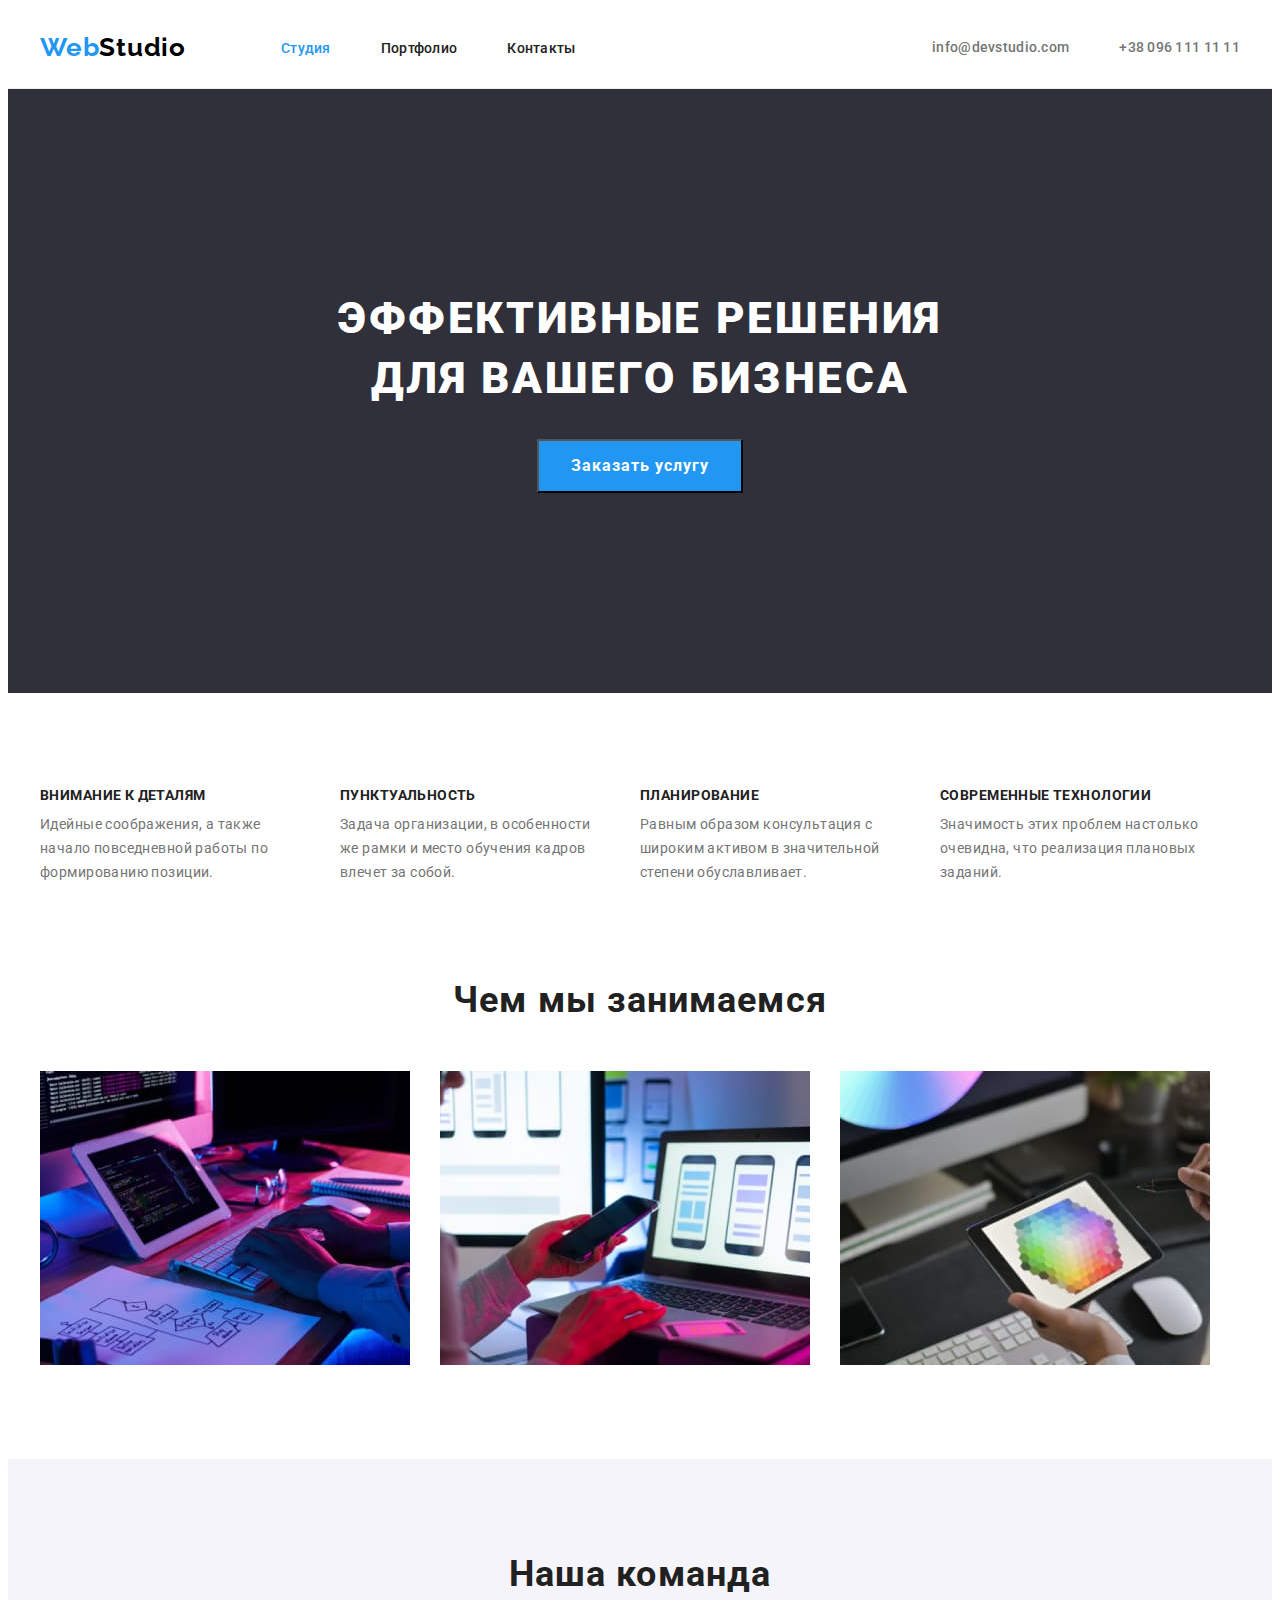
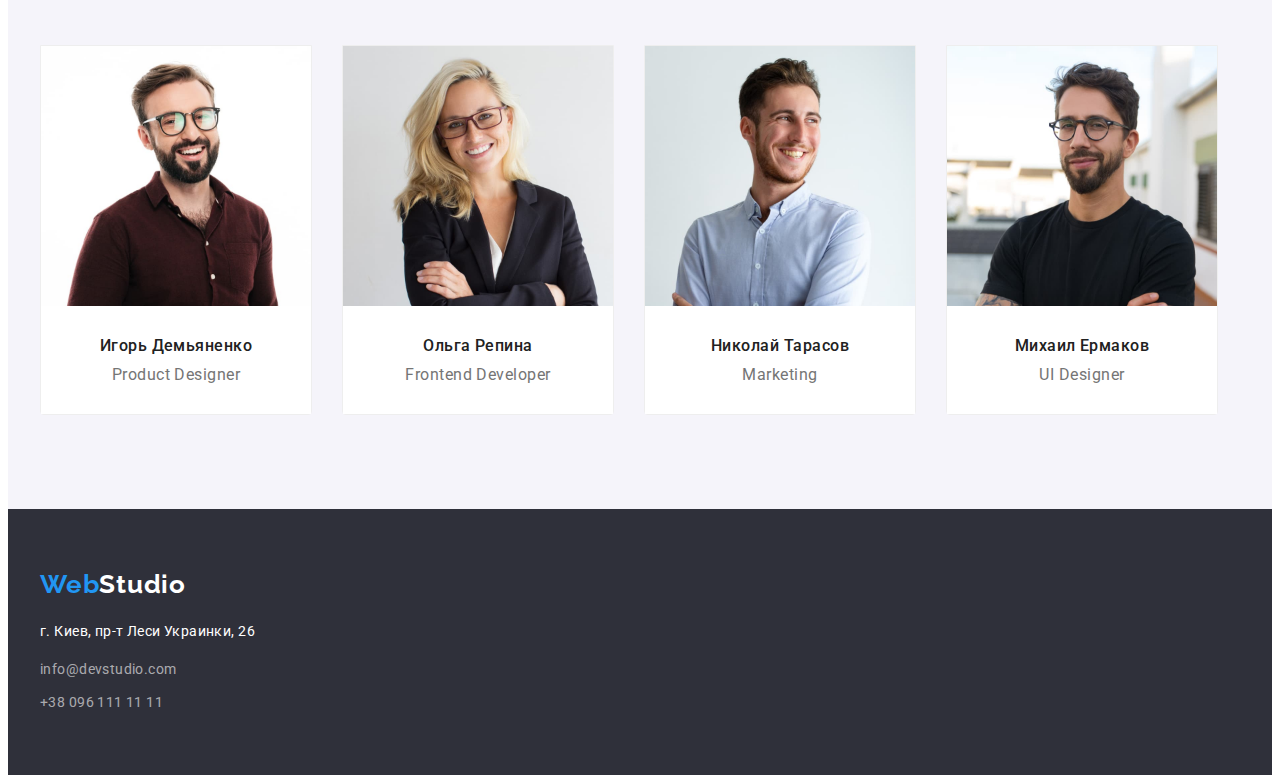
==== index.html @ 924f4a83 "init from hw3" ====
<!DOCTYPE html>
<html lang="ru">
  <head>
    <meta charset="UTF-8" />
    <meta http-equiv="X-UA-Compatible" content="IE=edge" />
    <meta name="viewport" content="width=device-width, initial-scale=1.0" />
    <link rel="preconnect" href="https://fonts.googleapis.com" />
    <link rel="preconnect" href="https://fonts.gstatic.com" crossorigin />
    <link
      href="https://fonts.googleapis.com/css2?family=Raleway:wght@700&family=Roboto:wght@400;500;700;900&display=swap"
      rel="stylesheet"
    />
    <link
      rel="stylesheet"
      href="https://cdnjs.cloudflare.com/ajax/libs/modern-normalize/1.1.0/modern-normalize.min.css"
      integrity="sha512-wpPYUAdjBVSE4KJnH1VR1HeZfpl1ub8YT/NKx4PuQ5NmX2tKuGu6U/JRp5y+Y8XG2tV+wKQpNHVUX03MfMFn9Q=="
      crossorigin="anonymous"
      referrerpolicy="no-referrer"
    />

    <link rel="stylesheet" href="./css/styles.css" />
    <title>Работа 3</title>
  </head>

  <body>
    <header class="header">
      <div class="container header-nav">
        <a href="" class="webstudio-header"><span class="webstudio-accent">Web</span>Studio</a>
        <ul class="site-nav list">
          <li class="item"><a href="" class="link current">Студия</a></li>
          <li class="item"><a href="./portfolio.html" class="link">Портфолио</a></li>
          <li class="item"><a href="" class="link">Контакты</a></li>
        </ul>
        <div class="auth-nav">
          <a class="auth-tel" href="mailto:info@devstudio.com">info@devstudio.com</a>
          <a class="auth-tel" href="tel:+380961111111">+38 096 111 11 11</a>
        </div>
      </div>
    </header>

    <main>
      <!-- Герой -->
      <section class="hero">
        <div class="container">
          <h1 class="hero-title">Эффективные решения<br />для вашего бизнеса</h1>
          <button type="button" class="hero-btn">Заказать услугу</button>
        </div>
      </section>

      <!-- Особенности -->
      <section class="section">
        <div class="container">
          <h2 class="visually-hidden">Особенности</h2>
          <!-- Невидимый заголовок -->
          <ul class="feature-list list">
            <li class="item">
              <h3 class="title">Внимание к деталям</h3>
              <p class="text">Идейные соображения, а также начало повседневной работы по формированию позиции.</p>
            </li>
            <li class="item">
              <h3 class="title">Пунктуальность</h3>
              <p class="text">Задача организации, в особенности же рамки и место обучения кадров влечет за собой.</p>
            </li>
            <li class="item">
              <h3 class="title">Планирование</h3>
              <p class="text">Равным образом консультация с широким активом в значительной степени обуславливает.</p>
            </li>
            <li class="item">
              <h3 class="title">Современные технологии</h3>
              <p class="text">Значимость этих проблем настолько очевидна, что реализация плановых заданий.</p>
            </li>
          </ul>
        </div>
      </section>

      <!-- Чем мы занимаемся -->
      <section class="section section-padding-bottom">
        <div class="container">
          <h2 class="section-title">Чем мы занимаемся</h2>
          <ul class="work-list list">
            <li class="item">
              <img src="./images/img1.jpg" width="370" alt="Занятие 1" />
            </li>
            <li class="item">
              <img src="./images/img2.jpg" width="370" alt="Занятие 2" />
            </li>
            <li class="item">
              <img src="./images/img3.jpg" width="370" alt="Занятие 3" />
            </li>
          </ul>
        </div>
      </section>

      <!-- Наша команда -->
      <section class="section team-add">
        <div class="container">
          <h2 class="section-title">Наша команда</h2>
          <ul class="team-list list">
            <li class="item">
              <img src="./images/img4.jpg" width="270" alt="Игорь Демьяненко" />
              <div class="team">
                <h3 class="title">Игорь Демьяненко</h3>
                <p class="text" lang="en">Product Designer</p>
              </div>
            </li>
            <li class="item">
              <img src="./images/img5.jpg" width="270" alt="Ольга Репина" />
              <div class="team">
                <h3 class="title">Ольга Репина</h3>
                <p class="text" lang="en">Frontend Developer</p>
              </div>
            </li>
            <li class="item">
              <img src="./images/img6.jpg" width="270" alt="Николай Тарасов" />
              <div class="team">
                <h3 class="title">Николай Тарасов</h3>
                <p class="text" lang="en">Marketing</p>
              </div>
            </li>
            <li class="item">
              <img src="./images/img7.jpg" width="270" alt="Михаил Ермаков" />
              <div class="team">
                <h3 class="title">Михаил Ермаков</h3>
                <p class="text" lang="en">UI Designer</p>
              </div>
            </li>
          </ul>
        </div>
      </section>
    </main>

    <footer class="footer">
      <div class="container">
        <a href="" class="webstudio-footer link"><span class="webstudio-accent">Web</span>Studio</a>
        <address>
          <p class="footer-address">г. Киев, пр-т Леси Украинки, 26</p>
          <a class="footer-tel" href="mailto:info@devstudio.com">info@devstudio.com</a>
          <a class="footer-tel" href="tel:+380961111111">+38 096 111 11 11</a>
        </address>
      </div>
    </footer>
  </body>
</html>
---- css/styles.css ----
:root {
  --main-color: #757575;
  --main-bg-color: #ffffff;
  --webstudio-header-color: #000000;
  --webstudio-footer-color: #ffffff;
  --accent-color: #2196f3;
  --title-color: #212121;
  --dark-bg-color: #2f303a;
  --hero-title-color: #ffffff;
  --btn-text-color: #ffffff;
  --btn-bg-color: #f5f4fa;
  --feature-title-color: #212121;
  --team-bg-color: #f5f4fa;
  --team-card-color: #ffffff;
  --footer-addr-color: #ffffff;
  --footer-tel-color: rgba(255, 255, 255, 0.6);
  --border-color: #eeeeee;
}

.visually-hidden {
  position: absolute;
  white-space: nowrap;
  width: 1px;
  height: 1px;
  overflow: hidden;
  border: 0;
  padding: 0;
  clip: rect(0 0 0 0);
  clip-path: inset(50%);
  margin: -1px;
}

body {
  font-family: 'Roboto', Tahoma, sans-serif;

  /* letter-spacing: -0.015em;
  font-size: 18px;
  line-height: 1.67; */

  /* Основной цвет - цвет абзацев */
  color: var(--main-color);
  /* Основной фон страницы */
  background-color: var(--main-bg-color);
}

/* Утилиты */

/* Убираем точки и паддинги у списков */
.list {
  padding: 0;
  margin: 0;
  list-style: none;
}

/* Контейнер */
.container {
  margin-left: auto;
  margin-right: auto;
  width: 1200px;
  padding-left: 15px;
  padding-right: 15px;
  /* outline: 2px solid tomato; */
}

img {
  display: block;
  max-width: 100%;
  height: auto;
}

/* ---------------------HEADER--------------------- */

.webstudio-header {
  padding-top: 24px;
  padding-bottom: 25px;

  font-family: 'Raleway', Tahoma, sans-serif;
  font-weight: 700;
  font-size: 26px;
  line-height: 1.19;
  letter-spacing: 0.03em;

  color: var(--webstudio-header-color);

  text-decoration: none;
}

.webstudio-accent {
  color: var(--accent-color);
}

.header {
  border-bottom: 1px solid var(--border-color);
}
.header-nav {
  display: flex;
  align-items: center;
}

.site-nav {
  display: flex;
  margin-left: 95px;
}

.site-nav .item + .item {
  margin-left: 50px;
}

.site-nav .link {
  padding-top: 32px;
  padding-bottom: 32px;

  font-weight: 500;
  font-size: 14px;
  line-height: 1.14;
  letter-spacing: 0.02em;

  color: var(--title-color);

  text-decoration: none;
}

.site-nav .link:hover,
.site-nav .link:focus {
  color: var(--accent-color);
}

.site-nav .link.current {
  color: var(--accent-color);
}

.auth-nav {
  display: flex;
  margin-left: auto;
}

.auth-nav .auth-tel + .auth-tel {
  margin-left: 50px;
}

.auth-tel {
  padding-top: 32px;
  padding-bottom: 32px;

  font-weight: 500;
  font-size: 14px;
  line-height: 1.14;
  letter-spacing: 0.02em;

  color: inherit;

  text-decoration: none;
}

.auth-tel:hover,
.auth-tel:focus {
  color: var(--accent-color);
}

/* ---------------------HERO--------------------- */

.hero {
  padding-top: 200px;
  padding-bottom: 200px;
  text-align: center;

  background-color: var(--dark-bg-color);
}

.hero-title {
  margin-top: 0;
  margin-bottom: 30px;

  font-weight: 900;
  font-size: 44px;
  line-height: 1.36;
  letter-spacing: 0.06em;
  text-transform: uppercase;

  color: var(--hero-title-color);
}

.hero-btn {
  display: inline-block;
  padding: 10px 32px;
  min-width: 200px;

  font-family: inherit;
  font-weight: 700;
  font-size: 16px;
  line-height: 1.88;
  letter-spacing: 0.06em;

  color: var(--btn-text-color);
  background-color: var(--accent-color);

  cursor: pointer;
}

/* ---------------------SECTION--------------------- */

.section {
  padding-top: 94px;
}

.section-padding-bottom {
  padding-bottom: 94px;
}

.section-title {
  margin-top: 0;
  margin-bottom: 50px;

  font-size: 36px;
  line-height: 1.17;
  text-align: center;
  letter-spacing: 0.03em;
  color: var(--title-color);
}

/* ---------------------FEATURE--------------------- */

.feature-list {
  display: flex;
  flex-wrap: wrap;
}

.feature-list .item {
  width: 270px;
}

.feature-list .item + .item {
  margin-left: 30px;
}

.feature-list .title {
  margin-top: 0px;
  margin-bottom: 10px;

  font-size: 14px;
  line-height: 16px;
  letter-spacing: 0.03em;
  text-transform: uppercase;
  color: var(--title-color);
}

.feature-list .text {
  margin-top: 0;
  margin-bottom: 0;

  font-size: 14px;
  line-height: 1.71;
  letter-spacing: 0.03em;
}

/* ---------------------WORK--------------------- */

.work-list {
  display: flex;
  flex-wrap: wrap;
}

.work-list .item {
  width: 370px;
}

.work-list .item + .item {
  margin-left: 30px;
}

/* ---------------------TEAM--------------------- */

.team-list {
  display: flex;
  flex-wrap: wrap;
}

.team-list .item {
  width: 270px;

  border-radius: 0px 0px 4px 4px;
  border: 1px solid var(--border-color);
}

.team-list .item + .item {
  margin-left: 30px;
}

.team {
  padding-top: 30px;
  padding-bottom: 30px;
  margin-top: 0px;

  background-color: var(--team-card-color);
}

.team-add {
  padding-bottom: 94px;
  background-color: var(--team-bg-color);
}

.team-list .title {
  margin-top: 0;
  margin-bottom: 10px;

  font-weight: 500;
  font-size: 16px;
  line-height: 1.19;
  text-align: center;
  letter-spacing: 0.03em;
  color: var(--title-color);
}

.team-list .text {
  margin: 0;
  font-size: 16px;
  line-height: 1.19;
  text-align: center;
  letter-spacing: 0.03em;
}

/* ---------------------FOOTER--------------------- */

.footer {
  display: block;

  padding-top: 60px;
  padding-bottom: 60px;
  margin: 0;

  background-color: var(--dark-bg-color);
}

.webstudio-footer {
  font-family: 'Raleway', Tahoma, sans-serif;
  font-weight: 700;
  font-size: 26px;
  line-height: 1.19;
  letter-spacing: 0.03em;
  color: var(--webstudio-footer-color);
  text-decoration: none;
}

.footer-address {
  margin-top: 20px;

  font-size: 14px;
  line-height: 1.71;
  letter-spacing: 0.03em;
  font-style: normal;
  color: var(--footer-addr-color);
}

.footer-tel {
  margin-top: 9px;

  display: block;
  font-size: 14px;
  line-height: 1.71;
  letter-spacing: 0.03em;
  font-style: normal;
  color: var(--footer-tel-color);

  text-decoration: none;
}

.footer-tel:hover,
.footer-tel:focus {
  color: var(--accent-color);
}

/* ---------------------PORTFOLIO--------------------- */

.filters {
  display: flex;
  flex-wrap: wrap;
  justify-content: center;
  margin-bottom: 50px;
}

.filters .item + .item {
  margin-left: 8px;
}

.filters .btn {
  padding: 6px 22px;
  border-radius: 4px;
  min-width: 73px;
  font-family: inherit;
  font-weight: 500;
  font-size: 16px;
  line-height: 1.62;
  text-align: center;
  letter-spacing: 0.03em;
  cursor: pointer;
  color: var(--title-color);
  background-color: var(--btn-bg-color);
}

.filters .btn:hover,
.filters .btn:focus,
.filters .btn.current {
  color: var(--btn-text-color);
  background-color: var(--accent-color);
}

.projects {
  display: flex;
  flex-wrap: wrap;

  margin: 0 0 94px 0;
}

.projects .item {
  width: calc((100% - 60px) / 3);

  margin: 0;

  border: 1px solid var(--border-color);
}

.projects .item:not(:nth-child(3n)) {
  margin-right: 30px;
}

.projects .item:not(:nth-last-child(-n + 3)) {
  margin-bottom: 30px;
}

.project-data {
  padding: 20px 24px;
}

.project-data .title {
  margin: 0;
  font-size: 18px;
  line-height: 2;
  letter-spacing: 0.06em;
  color: var(--title-color);
}

.project-data .text {
  margin: 4px 0 0 0;

  font-size: 16px;
  line-height: 1.88;
  letter-spacing: 0.03em;
}
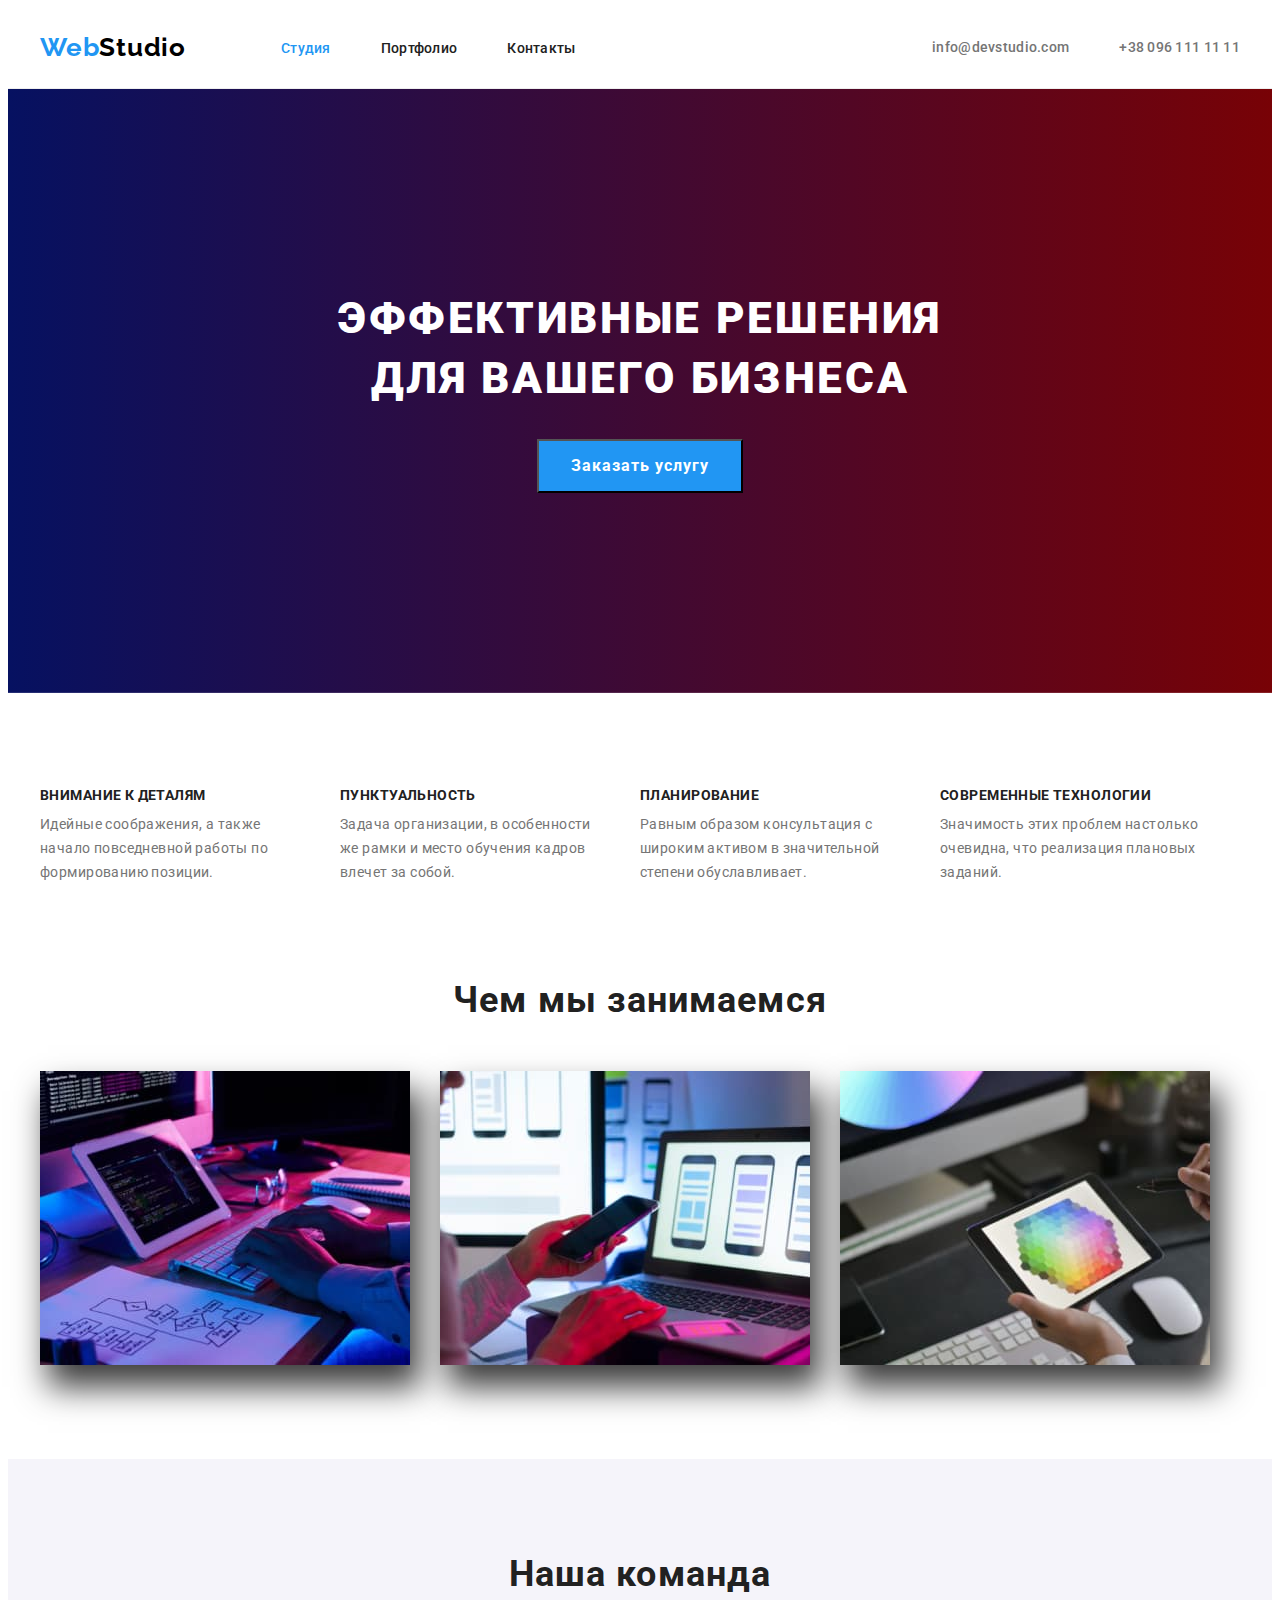
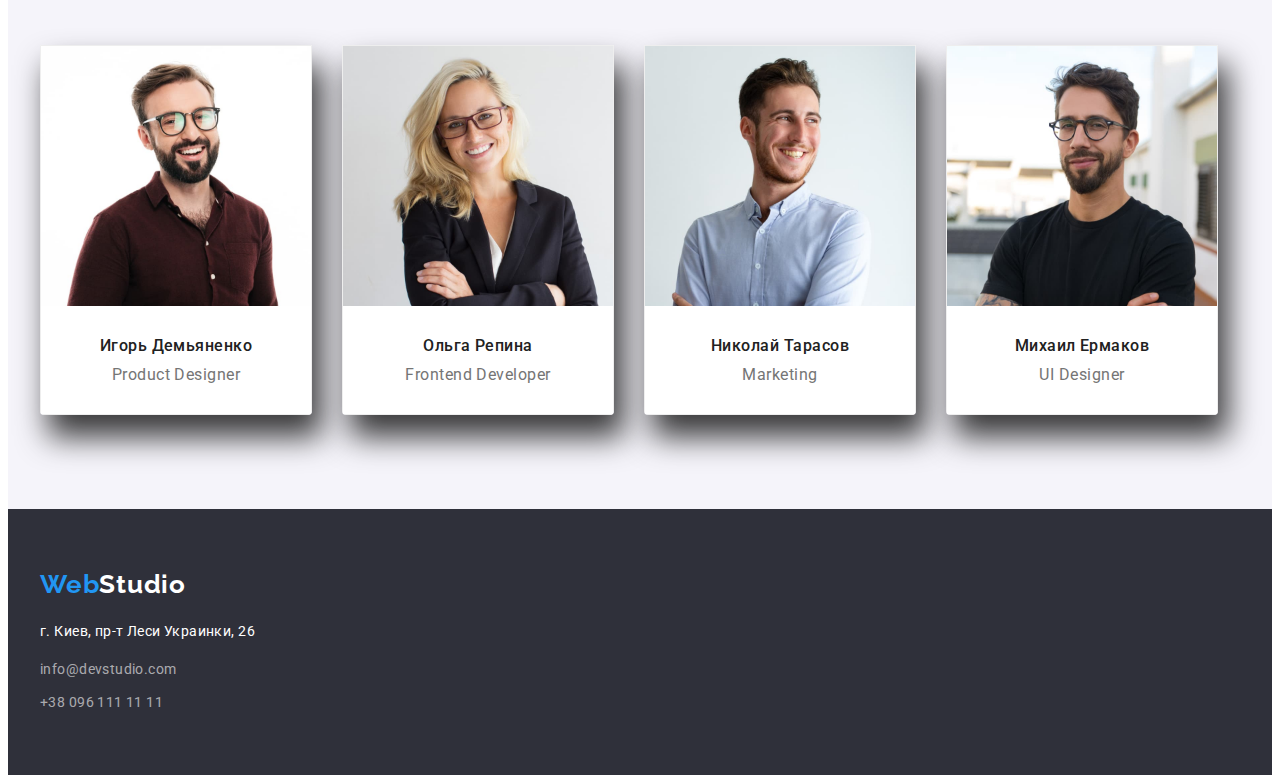
==== commit af2d344c: "test background" ====
--- a/index.html
+++ b/index.html
@@ -19,7 +19,7 @@
     />
 
     <link rel="stylesheet" href="./css/styles.css" />
-    <title>Работа 3</title>
+    <title>Работа 4</title>
   </head>
 
   <body>
--- a/css/styles.css
+++ b/css/styles.css
@@ -164,7 +164,35 @@
   padding-bottom: 200px;
   text-align: center;
 
-  background-color: var(--dark-bg-color);
+background: #780206;  /* fallback for old browsers */
+background: -webkit-linear-gradient(to right, #061161, #780206);  /* Chrome 10-25, Safari 5.1-6 */
+background: linear-gradient(to right, #061161, #780206); /* W3C, IE 10+/ Edge, Firefox 16+, Chrome 26+, Opera 12+, Safari 7+ */
+
+    /* background-image: repeating-linear-gradient(
+    -45deg,
+    #606dbc,
+    #606dbc 10px,
+    #465298 10px,
+    #465298 20px
+  ); */
+  /* background-color: var(--dark-bg-color);
+  background-image: url('https://cdn.pixabay.com/photo/2017/08/30/01/05/milky-way-2695569_1280.jpg');
+  /* url('https://cdn.pixabay.com/photo/2020/10/07/10/51/mountains-5634817_1280.jpg'); */
+  background-position: left top;
+  background-size: cover;
+  background-position: center;
+  background-repeat: no-repeat;
+  background-attachment: scroll; */
+
+  /* background-image: url('https://cdn-icons-png.flaticon.com/512/361/361678.png'),
+    url('https://cdn-icons-png.flaticon.com/512/4206/4206277.png'),
+    url('https://cdn-icons-png.flaticon.com/512/814/814513.png'),
+    url('https://tlgrm.ru/_/stickers/e3a/876/e3a87689-707f-3495-b94a-8ee96e2538e5/39.webp'),
+    url('https://cdn.pixabay.com/photo/2017/08/30/01/05/milky-way-2695569_1280.jpg');
+
+  background-size: 80px, 100px, 150px, 130px, cover;
+  background-repeat: no-repeat;
+  background-position: top 120px right 130px, top 270px left 130px, center, 100px 60px, center; */
 }
 
 .hero-title {
@@ -262,6 +290,10 @@
 
 .work-list .item {
   width: 370px;
+
+box-shadow: 9px 21px 31px 1px rgba(0,0,0,0.77);
+-webkit-box-shadow: 9px 21px 31px 1px rgba(0,0,0,0.77);
+-moz-box-shadow: 9px 21px 31px 1px rgba(0,0,0,0.77);
 }
 
 .work-list .item + .item {
@@ -280,6 +312,10 @@
 
   border-radius: 0px 0px 4px 4px;
   border: 1px solid var(--border-color);
+
+  box-shadow: 9px 21px 31px 1px rgba(0,0,0,0.77);
+-webkit-box-shadow: 9px 21px 31px 1px rgba(0,0,0,0.77);
+-moz-box-shadow: 9px 21px 31px 1px rgba(0,0,0,0.77);
 }
 
 .team-list .item + .item {
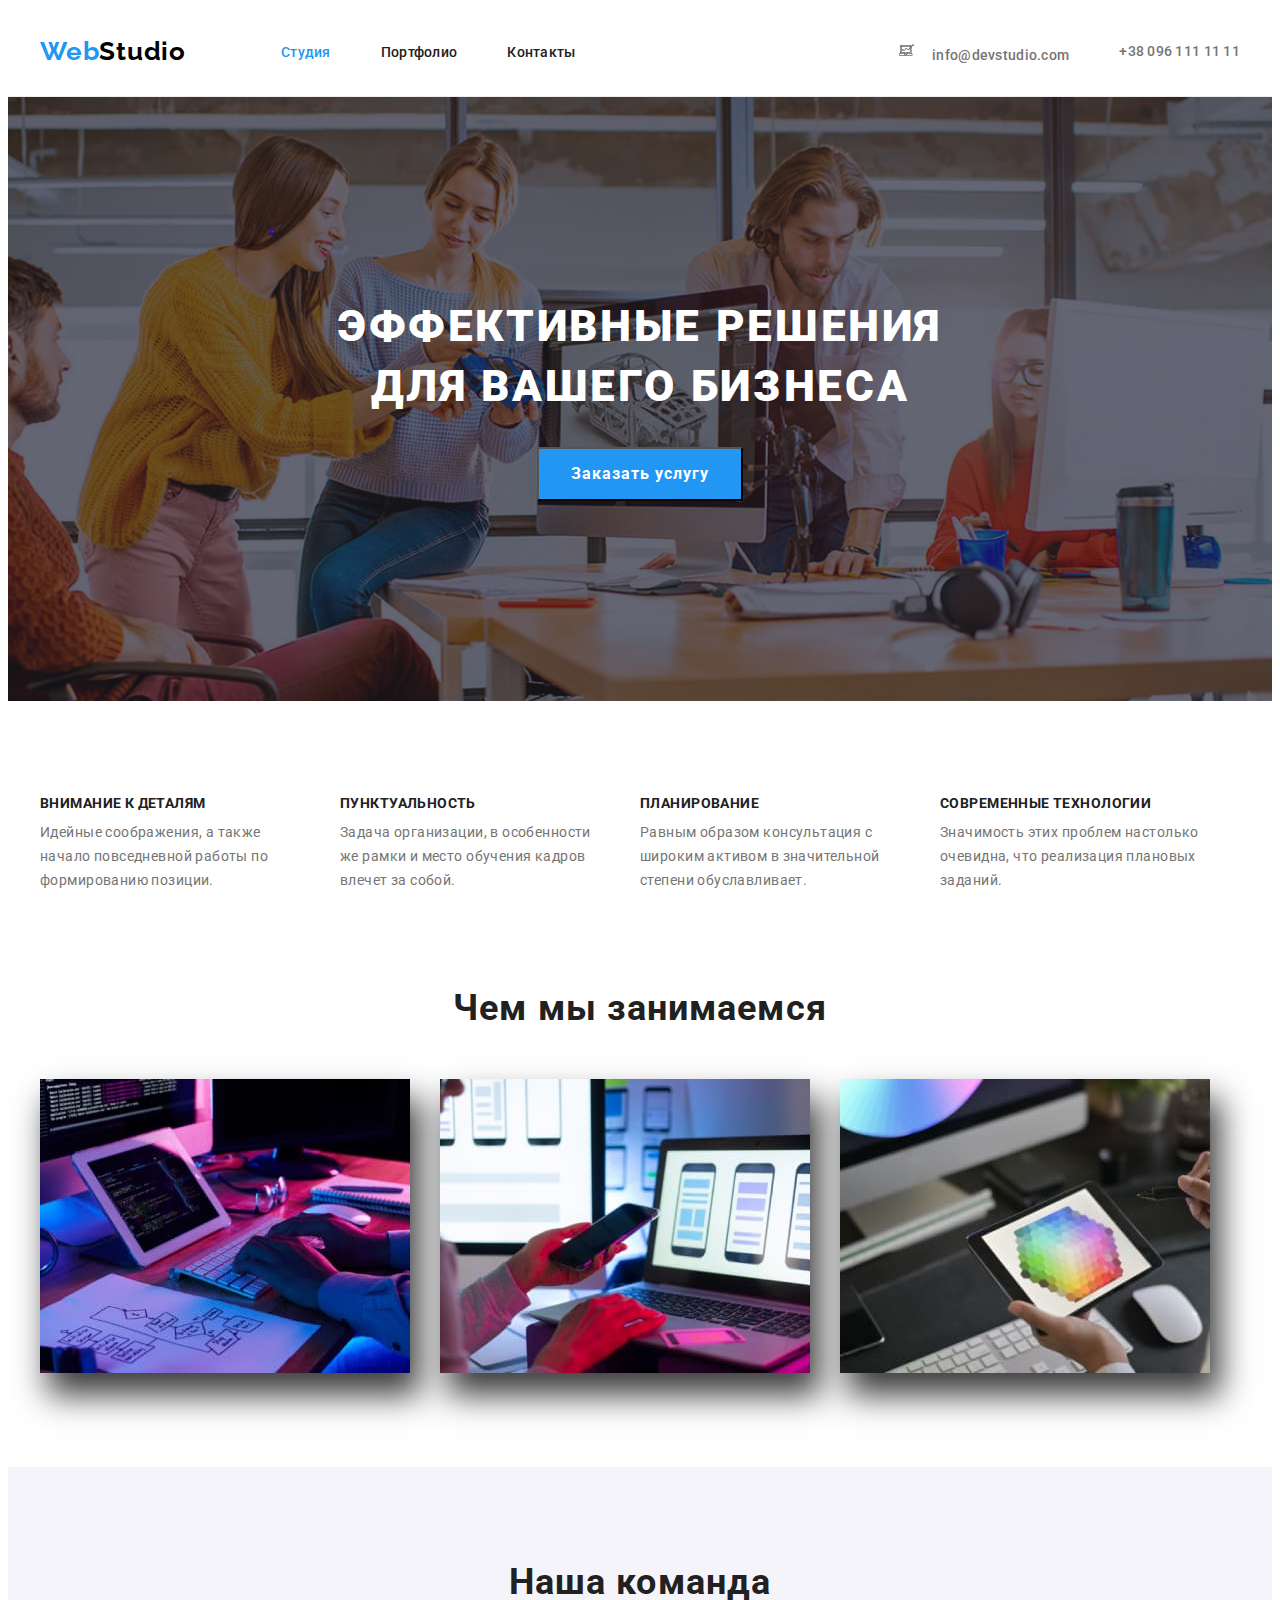
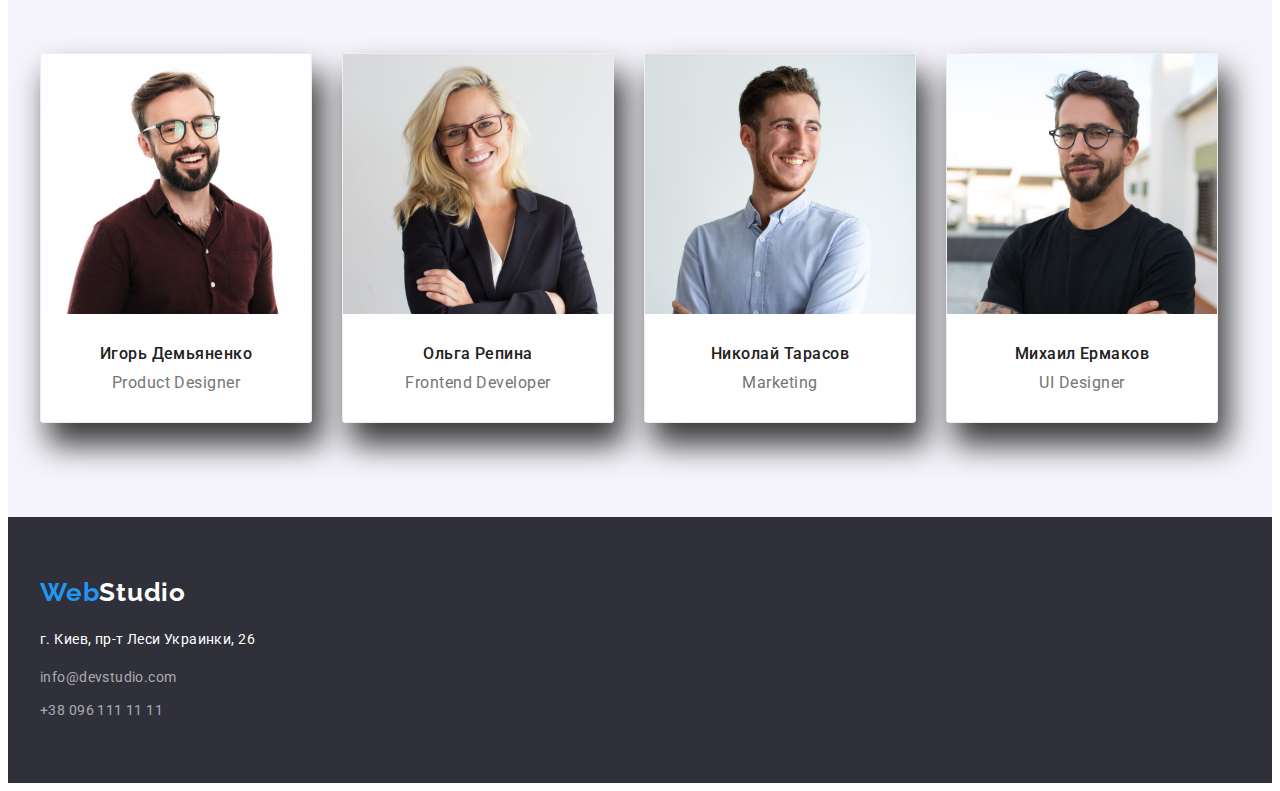
==== commit bd030b58: "temporary" ====
--- a/index.html
+++ b/index.html
@@ -32,7 +32,12 @@
           <li class="item"><a href="" class="link">Контакты</a></li>
         </ul>
         <div class="auth-nav">
-          <a class="auth-tel" href="mailto:info@devstudio.com">info@devstudio.com</a>
+          <a class="auth-tel" href="mailto:info@devstudio.com">
+            <svg class="ico-tel">
+              <use href="./images/icons.svg#icon-envelope"></use>
+            </svg>
+            info@devstudio.com
+          </a>
           <a class="auth-tel" href="tel:+380961111111">+38 096 111 11 11</a>
         </div>
       </div>
--- a/css/styles.css
+++ b/css/styles.css
@@ -7,6 +7,7 @@
   --title-color: #212121;
   --dark-bg-color: #2f303a;
   --hero-title-color: #ffffff;
+  --hero-bg-color: rgba(47, 48, 58, 0.4);
   --btn-text-color: #ffffff;
   --btn-bg-color: #f5f4fa;
   --feature-title-color: #212121;
@@ -15,6 +16,7 @@
   --footer-addr-color: #ffffff;
   --footer-tel-color: rgba(255, 255, 255, 0.6);
   --border-color: #eeeeee;
+  --logo-color: #AFB1B8;
 }
 
 .visually-hidden {
@@ -33,10 +35,6 @@
 body {
   font-family: 'Roboto', Tahoma, sans-serif;
 
-  /* letter-spacing: -0.015em;
-  font-size: 18px;
-  line-height: 1.67; */
-
   /* Основной цвет - цвет абзацев */
   color: var(--main-color);
   /* Основной фон страницы */
@@ -132,6 +130,8 @@
 .auth-nav {
   display: flex;
   margin-left: auto;
+  fill: var(--main-color);
+  align-items:center;
 }
 
 .auth-nav .auth-tel + .auth-tel {
@@ -157,42 +157,27 @@
   color: var(--accent-color);
 }
 
+.ico-tel {
+  width: 20px;
+  height: 20px;
+  margin-right: 10px;
+  order:1;
+}
 /* ---------------------HERO--------------------- */
 
 .hero {
   padding-top: 200px;
   padding-bottom: 200px;
+  margin: 0 auto;
   text-align: center;
 
-background: #780206;  /* fallback for old browsers */
-background: -webkit-linear-gradient(to right, #061161, #780206);  /* Chrome 10-25, Safari 5.1-6 */
-background: linear-gradient(to right, #061161, #780206); /* W3C, IE 10+/ Edge, Firefox 16+, Chrome 26+, Opera 12+, Safari 7+ */
-
-    /* background-image: repeating-linear-gradient(
-    -45deg,
-    #606dbc,
-    #606dbc 10px,
-    #465298 10px,
-    #465298 20px
-  ); */
-  /* background-color: var(--dark-bg-color);
-  background-image: url('https://cdn.pixabay.com/photo/2017/08/30/01/05/milky-way-2695569_1280.jpg');
-  /* url('https://cdn.pixabay.com/photo/2020/10/07/10/51/mountains-5634817_1280.jpg'); */
-  background-position: left top;
+  background-color: var(--dark-bg-color);
+  background-image: linear-gradient(var(--hero-bg-color), var(--hero-bg-color)), url(../images/hero-bg.jpg);
+
   background-size: cover;
   background-position: center;
   background-repeat: no-repeat;
-  background-attachment: scroll; */
-
-  /* background-image: url('https://cdn-icons-png.flaticon.com/512/361/361678.png'),
-    url('https://cdn-icons-png.flaticon.com/512/4206/4206277.png'),
-    url('https://cdn-icons-png.flaticon.com/512/814/814513.png'),
-    url('https://tlgrm.ru/_/stickers/e3a/876/e3a87689-707f-3495-b94a-8ee96e2538e5/39.webp'),
-    url('https://cdn.pixabay.com/photo/2017/08/30/01/05/milky-way-2695569_1280.jpg');
-
-  background-size: 80px, 100px, 150px, 130px, cover;
-  background-repeat: no-repeat;
-  background-position: top 120px right 130px, top 270px left 130px, center, 100px 60px, center; */
+  max-width: 1600px;
 }
 
 .hero-title {
@@ -291,9 +276,9 @@
 .work-list .item {
   width: 370px;
 
-box-shadow: 9px 21px 31px 1px rgba(0,0,0,0.77);
--webkit-box-shadow: 9px 21px 31px 1px rgba(0,0,0,0.77);
--moz-box-shadow: 9px 21px 31px 1px rgba(0,0,0,0.77);
+  box-shadow: 9px 21px 31px 1px rgba(0, 0, 0, 0.77);
+  -webkit-box-shadow: 9px 21px 31px 1px rgba(0, 0, 0, 0.77);
+  -moz-box-shadow: 9px 21px 31px 1px rgba(0, 0, 0, 0.77);
 }
 
 .work-list .item + .item {
@@ -313,9 +298,9 @@
   border-radius: 0px 0px 4px 4px;
   border: 1px solid var(--border-color);
 
-  box-shadow: 9px 21px 31px 1px rgba(0,0,0,0.77);
--webkit-box-shadow: 9px 21px 31px 1px rgba(0,0,0,0.77);
--moz-box-shadow: 9px 21px 31px 1px rgba(0,0,0,0.77);
+  box-shadow: 9px 21px 31px 1px rgba(0, 0, 0, 0.77);
+  -webkit-box-shadow: 9px 21px 31px 1px rgba(0, 0, 0, 0.77);
+  -moz-box-shadow: 9px 21px 31px 1px rgba(0, 0, 0, 0.77);
 }
 
 .team-list .item + .item {
@@ -362,7 +347,7 @@
 
   padding-top: 60px;
   padding-bottom: 60px;
-  margin: 0;
+  margin: 0 auto;
 
   background-color: var(--dark-bg-color);
 }
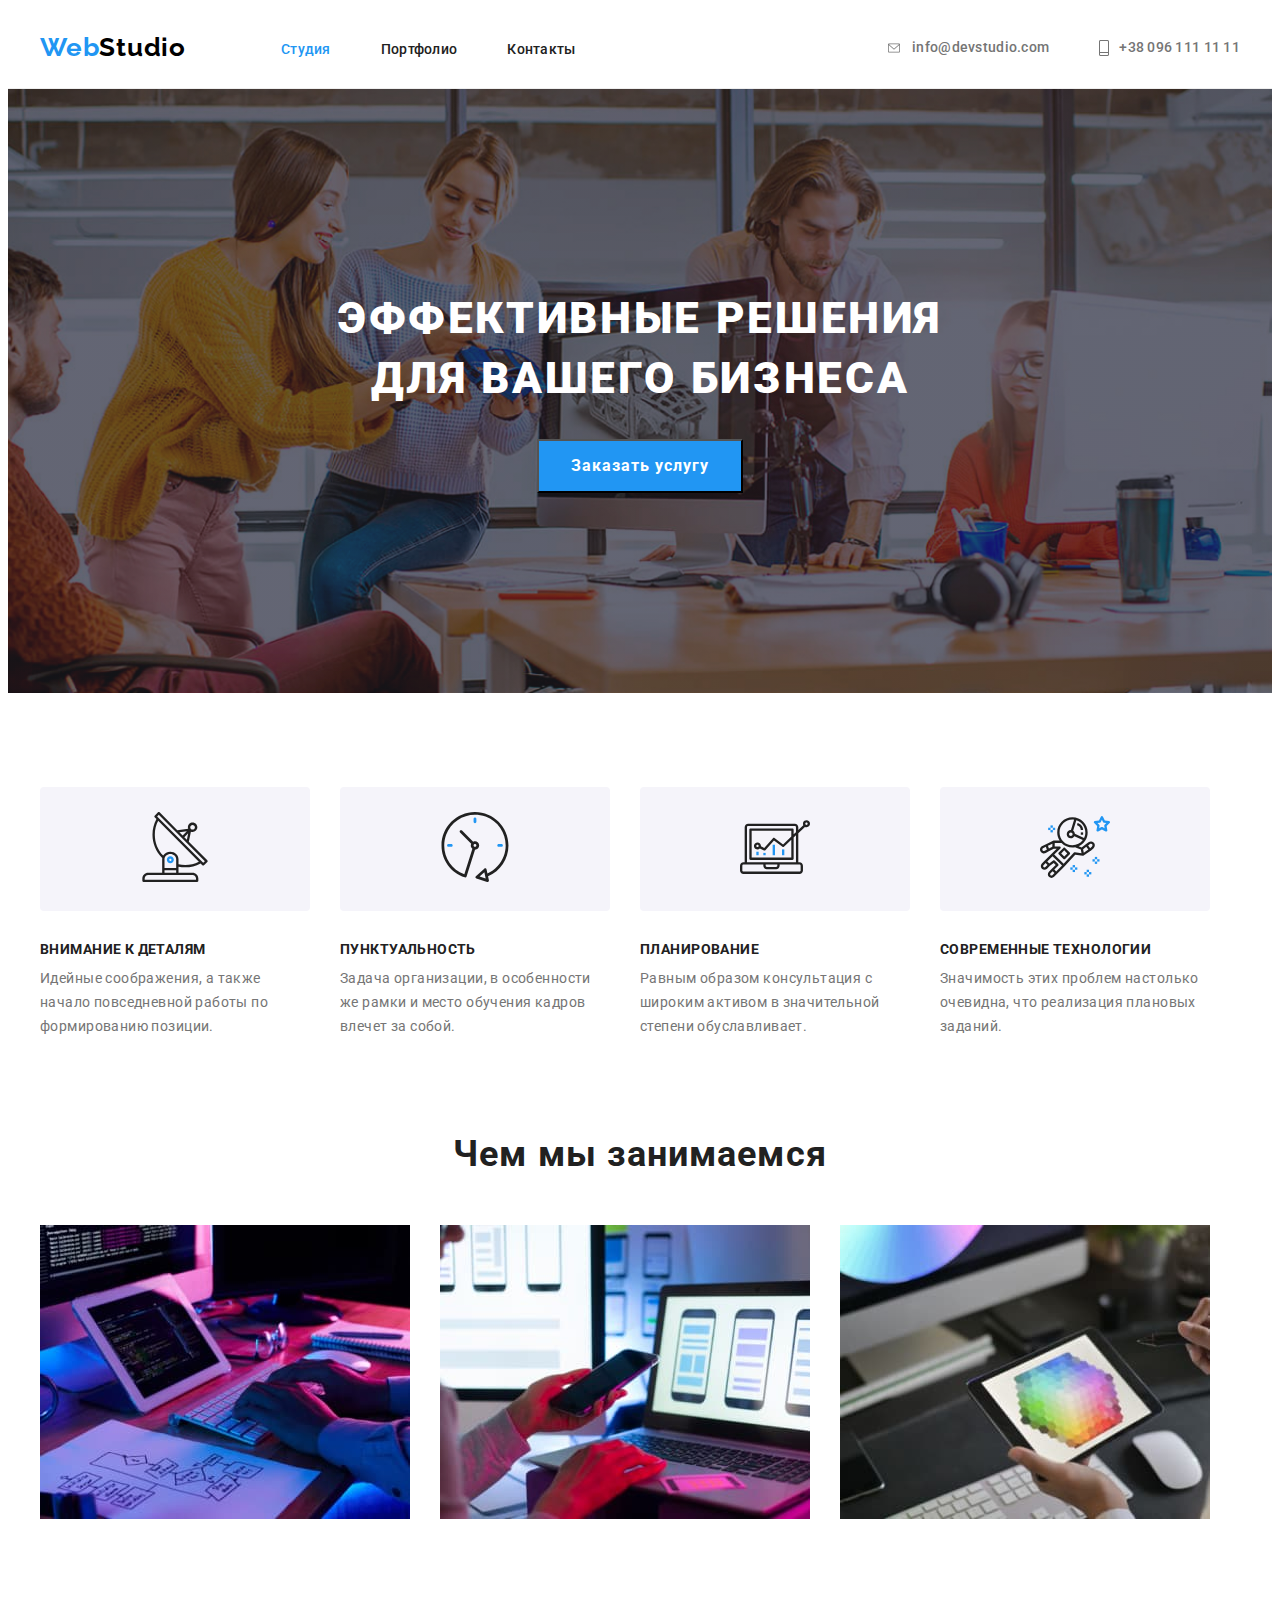
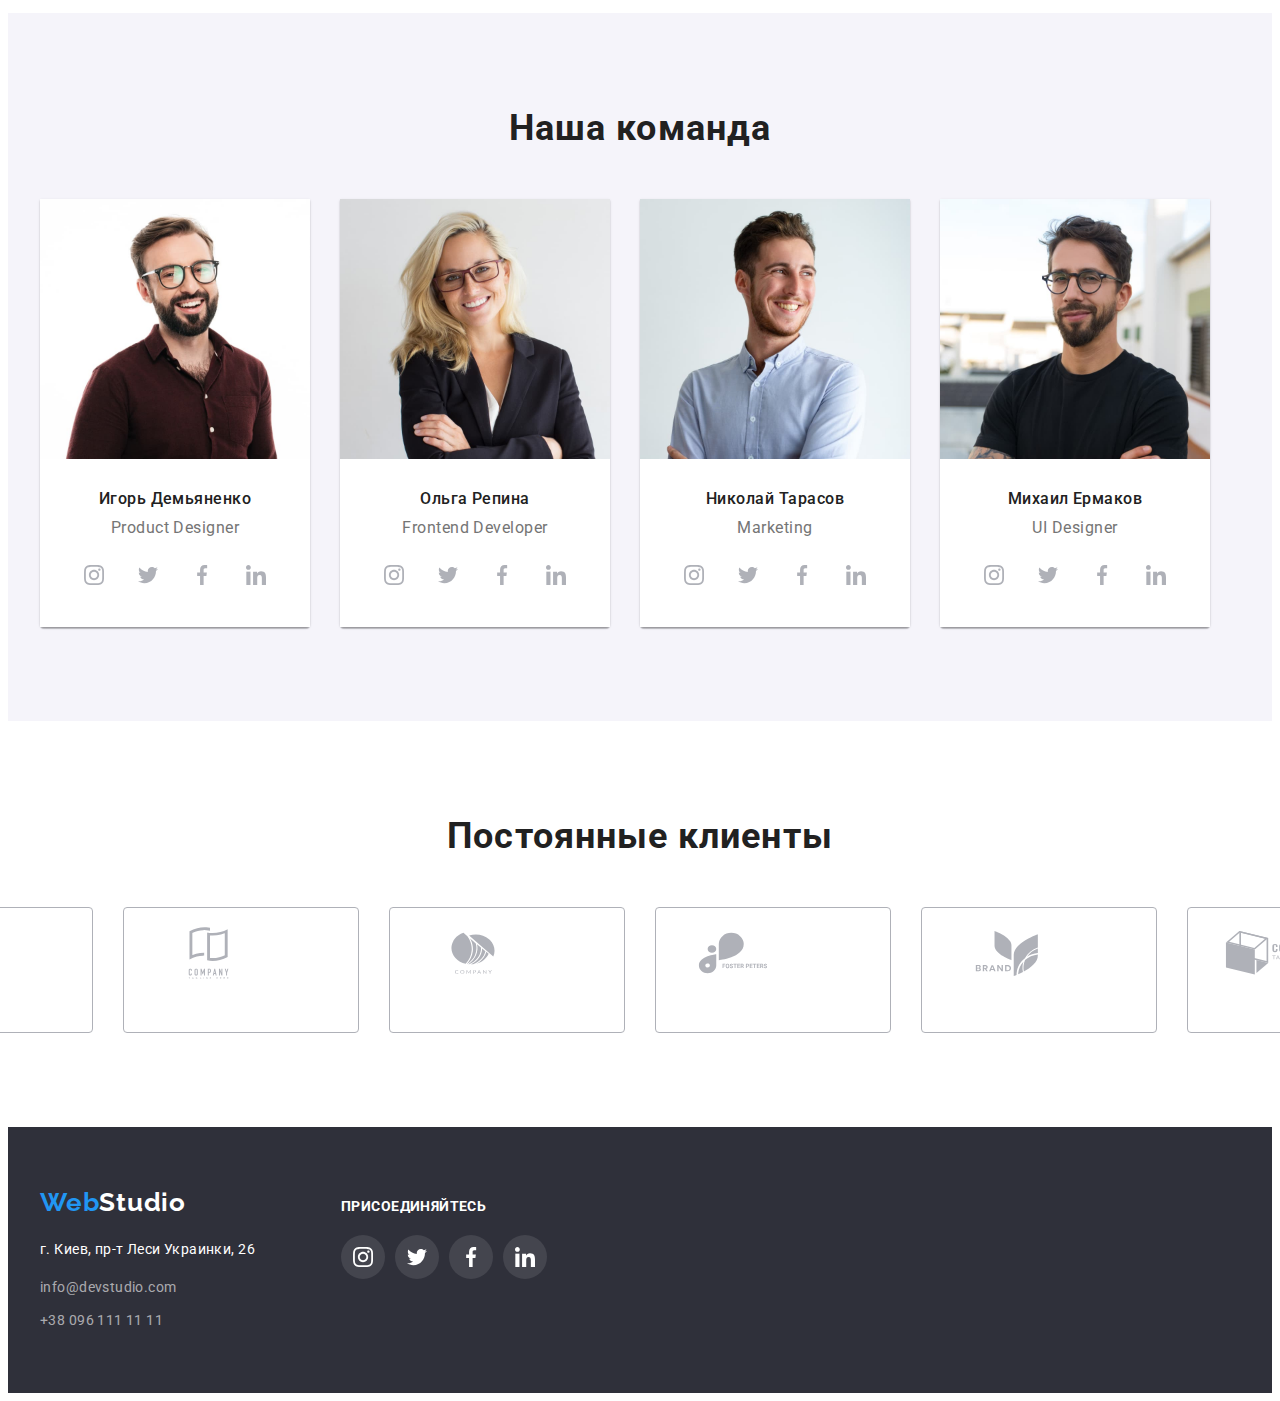
==== commit 7d3cd9d0: "ready for check" ====
--- a/index.html
+++ b/index.html
@@ -33,12 +33,16 @@
         </ul>
         <div class="auth-nav">
           <a class="auth-tel" href="mailto:info@devstudio.com">
-            <svg class="ico-tel">
+            <svg class="ico-tel" width="16" height="12">
               <use href="./images/icons.svg#icon-envelope"></use>
             </svg>
             info@devstudio.com
           </a>
-          <a class="auth-tel" href="tel:+380961111111">+38 096 111 11 11</a>
+          <a class="auth-tel" href="tel:+380961111111">
+            <svg class="ico-tel" width="10" height="16">
+              <use href="./images/icons.svg#icon-smartphone"></use>
+            </svg>
+            +38 096 111 11 11</a>
         </div>
       </div>
     </header>
@@ -56,21 +60,40 @@
       <section class="section">
         <div class="container">
           <h2 class="visually-hidden">Особенности</h2>
-          <!-- Невидимый заголовок -->
           <ul class="feature-list list">
             <li class="item">
+              <div class="feature-ico">
+                <svg width="70" height="70">
+                  <use href="./images/icons.svg#icon-antenna"></use>
+                </svg>
+              </div>
               <h3 class="title">Внимание к деталям</h3>
               <p class="text">Идейные соображения, а также начало повседневной работы по формированию позиции.</p>
             </li>
             <li class="item">
+              <div class="feature-ico">
+              <svg width="70" height="70">
+                <use href="./images/icons.svg#icon-clock"></use>
+              </svg>
+              </div>
               <h3 class="title">Пунктуальность</h3>
               <p class="text">Задача организации, в особенности же рамки и место обучения кадров влечет за собой.</p>
             </li>
             <li class="item">
+              <div class="feature-ico">
+              <svg width="70" height="70">
+                <use href="./images/icons.svg#icon-diagram"></use>
+              </svg>
+              </div>
               <h3 class="title">Планирование</h3>
               <p class="text">Равным образом консультация с широким активом в значительной степени обуславливает.</p>
             </li>
             <li class="item">
+              <div class="feature-ico">
+              <svg width="70" height="70">
+                <use href="./images/icons.svg#icon-astronaut"></use>
+              </svg>
+              </div>
               <h3 class="title">Современные технологии</h3>
               <p class="text">Значимость этих проблем настолько очевидна, что реализация плановых заданий.</p>
             </li>
@@ -106,6 +129,36 @@
               <div class="team">
                 <h3 class="title">Игорь Демьяненко</h3>
                 <p class="text" lang="en">Product Designer</p>
+                <ul class="team-soc-list list">
+                  <li class="team-soc-item">
+                    <a href="" class="team-soc-link">
+                      <svg class="masters-soc-icon" width="20" height="20">
+                        <use href="./images/icons.svg#icon-instagram"></use>
+                      </svg>
+                    </a>
+                  </li>
+                  <li class="team-soc-item">
+                    <a href="" class="team-soc-link">
+                      <svg class="masters-soc-icon" width="20" height="20">
+                      <use href="./images/icons.svg#icon-twitter"></use>
+                      </svg>
+                    </a>
+                  </li>
+                  <li class="team-soc-item">
+                    <a href="" class="team-soc-link">
+                      <svg class="masters-soc-icon" width="20" height="20">
+                      <use href="./images/icons.svg#icon-facebook"></use>
+                      </svg>
+                    </a>
+                  </li>
+                  <li class="team-soc-item">
+                    <a href="" class="team-soc-link">
+                      <svg class="masters-soc-icon" width="20" height="20">
+                        <use href="./images/icons.svg#icon-linkedin"></use>
+                      </svg>
+                    </a>
+                  </li>
+                </ul>
               </div>
             </li>
             <li class="item">
@@ -113,6 +166,36 @@
               <div class="team">
                 <h3 class="title">Ольга Репина</h3>
                 <p class="text" lang="en">Frontend Developer</p>
+                <ul class="team-soc-list list">
+                  <li class="team-soc-item">
+                    <a href="" class="team-soc-link">
+                      <svg class="masters-soc-icon" width="20" height="20">
+                        <use href="./images/icons.svg#icon-instagram"></use>
+                      </svg>
+                    </a>
+                  </li>
+                  <li class="team-soc-item">
+                    <a href="" class="team-soc-link">
+                      <svg class="masters-soc-icon" width="20" height="20">
+                        <use href="./images/icons.svg#icon-twitter"></use>
+                      </svg>
+                    </a>
+                  </li>
+                  <li class="team-soc-item">
+                    <a href="" class="team-soc-link">
+                      <svg class="masters-soc-icon" width="20" height="20">
+                        <use href="./images/icons.svg#icon-facebook"></use>
+                      </svg>
+                    </a>
+                  </li>
+                  <li class="team-soc-item">
+                    <a href="" class="team-soc-link">
+                      <svg class="masters-soc-icon" width="20" height="20">
+                        <use href="./images/icons.svg#icon-linkedin"></use>
+                      </svg>
+                    </a>
+                  </li>
+                </ul>
               </div>
             </li>
             <li class="item">
@@ -120,6 +203,36 @@
               <div class="team">
                 <h3 class="title">Николай Тарасов</h3>
                 <p class="text" lang="en">Marketing</p>
+                <ul class="team-soc-list list">
+                  <li class="team-soc-item">
+                    <a href="" class="team-soc-link">
+                      <svg class="masters-soc-icon" width="20" height="20">
+                        <use href="./images/icons.svg#icon-instagram"></use>
+                      </svg>
+                    </a>
+                  </li>
+                  <li class="team-soc-item">
+                    <a href="" class="team-soc-link">
+                      <svg class="masters-soc-icon" width="20" height="20">
+                        <use href="./images/icons.svg#icon-twitter"></use>
+                      </svg>
+                    </a>
+                  </li>
+                  <li class="team-soc-item">
+                    <a href="" class="team-soc-link">
+                      <svg class="masters-soc-icon" width="20" height="20">
+                        <use href="./images/icons.svg#icon-facebook"></use>
+                      </svg>
+                    </a>
+                  </li>
+                  <li class="team-soc-item">
+                    <a href="" class="team-soc-link">
+                      <svg class="masters-soc-icon" width="20" height="20">
+                        <use href="./images/icons.svg#icon-linkedin"></use>
+                      </svg>
+                    </a>
+                  </li>
+                </ul>
               </div>
             </li>
             <li class="item">
@@ -127,21 +240,138 @@
               <div class="team">
                 <h3 class="title">Михаил Ермаков</h3>
                 <p class="text" lang="en">UI Designer</p>
-              </div>
-            </li>
-          </ul>
-        </div>
-      </section>
+                <ul class="team-soc-list list">
+                  <li class="team-soc-item">
+                    <a href="" class="team-soc-link">
+                      <svg class="team-soc-icon" width="20" height="20">
+                        <use href="./images/icons.svg#icon-instagram"></use>
+                      </svg>
+                    </a>
+                  </li>
+                  <li class="team-soc-item">
+                    <a href="" class="team-soc-link">
+                      <svg class="team-soc-icon" width="20" height="20">
+                        <use href="./images/icons.svg#icon-twitter"></use>
+                      </svg>
+                    </a>
+                  </li>
+                  <li class="team-soc-item">
+                    <a href="" class="team-soc-link">
+                      <svg class="team-soc-icon" width="20" height="20">
+                        <use href="./images/icons.svg#icon-facebook"></use>
+                      </svg>
+                    </a>
+                  </li>
+                  <li class="team-soc-item">
+                    <a href="" class="team-soc-link">
+                      <svg class="team-soc-icon" width="20" height="20">
+                        <use href="./images/icons.svg#icon-linkedin"></use>
+                      </svg>
+                    </a>
+                  </li>
+                </ul>
+              </div>
+            </li>
+          </ul>
+        </div>
+      </section>
+
+      <!-- Постоянные клиенты -->
+      <section class="section section-padding-bottom">
+        <div class="container">
+          <h2 class="section-title">Постоянные клиенты</h2>
+          <ul class="clients-list list">
+            <li class="client-item">
+              <a href="" class="client-link">
+                <svg width="106" height="60">
+                  <use href="./images/icons.svg#icon-logo-a"></use>
+                </svg>
+              </a>
+            </li>
+            <li class="client-item">
+              <a href="" class="client-link">
+              <svg width="106" height="60">
+                <use href="./images/icons.svg#icon-logo-b"></use>
+              </svg>
+              </a>
+            </li>
+            <li class="client-item">
+              <a href="" class="client-link">
+              <svg width="106" height="60">
+                <use href="./images/icons.svg#icon-logo-c"></use>
+              </svg>
+              </a>
+            </li>
+            <li class="client-item">
+              <a href="" class="client-link">
+              <svg width="106" height="60">
+                <use href="./images/icons.svg#icon-logo-d"></use>
+              </svg>
+              </a>
+            </li>
+            <li class="client-item">
+              <a href="" class="client-link">
+              <svg width="106" height="60">
+                <use href="./images/icons.svg#icon-logo-e"></use>
+              </svg>
+              </a>
+            </li>
+            <li class="client-item">
+              <a href="" class="client-link">
+              <svg width="106" height="60">
+                <use href="./images/icons.svg#icon-logo-f"></use>
+              </svg>
+              </a>
+            </li>
+          </ul>
+        </div>
+      </section>
+
     </main>
 
     <footer class="footer">
-      <div class="container">
-        <a href="" class="webstudio-footer link"><span class="webstudio-accent">Web</span>Studio</a>
-        <address>
-          <p class="footer-address">г. Киев, пр-т Леси Украинки, 26</p>
-          <a class="footer-tel" href="mailto:info@devstudio.com">info@devstudio.com</a>
-          <a class="footer-tel" href="tel:+380961111111">+38 096 111 11 11</a>
-        </address>
+      <div class="footer-data container">
+        <div class="footer-left">
+          <a href="" class="webstudio-footer link"><span class="webstudio-accent">Web</span>Studio</a>
+          <address>
+            <p class="footer-address">г. Киев, пр-т Леси Украинки, 26</p>
+            <a class="footer-tel" href="mailto:info@devstudio.com">info@devstudio.com</a>
+            <a class="footer-tel" href="tel:+380961111111">+38 096 111 11 11</a>
+          </address>
+        </div>
+        <div class="footer-right">
+          <h2 class="footer-join">присоединяйтесь</h2>
+          <ul class="join-soc-list list">
+            <li class="join-soc-item">
+              <a href="" class="join-soc-link">
+                <svg class="join-soc-icon" width="20" height="20">
+                  <use href="./images/icons.svg#icon-instagram"></use>
+                </svg>
+              </a>
+            </li>
+            <li class="join-soc-item">
+              <a href="" class="join-soc-link">
+                <svg class="join-soc-icon" width="20" height="20">
+                  <use href="./images/icons.svg#icon-twitter"></use>
+                </svg>
+              </a>
+            </li>
+            <li class="join-soc-item">
+              <a href="" class="join-soc-link">
+                <svg class="join-soc-icon" width="20" height="20">
+                  <use href="./images/icons.svg#icon-facebook"></use>
+                </svg>
+              </a>
+            </li>
+            <li class="join-soc-item">
+              <a href="" class="join-soc-link">
+                <svg class="join-soc-icon" width="20" height="20">
+                  <use href="./images/icons.svg#icon-linkedin"></use>
+                </svg>
+              </a>
+            </li>
+          </ul>
+        </div>
       </div>
     </footer>
   </body>
--- a/css/styles.css
+++ b/css/styles.css
@@ -17,6 +17,7 @@
   --footer-tel-color: rgba(255, 255, 255, 0.6);
   --border-color: #eeeeee;
   --logo-color: #AFB1B8;
+  --join-bg-color: rgba(255, 255, 255, 0.1);
 }
 
 .visually-hidden {
@@ -131,7 +132,6 @@
   display: flex;
   margin-left: auto;
   fill: var(--main-color);
-  align-items:center;
 }
 
 .auth-nav .auth-tel + .auth-tel {
@@ -139,6 +139,9 @@
 }
 
 .auth-tel {
+  display: flex;
+  align-items:center;
+
   padding-top: 32px;
   padding-bottom: 32px;
 
@@ -153,16 +156,17 @@
 }
 
 .auth-tel:hover,
-.auth-tel:focus {
+.auth-tel:focus,
+.ico-tel:hover,
+.ico-tel:focus {
   color: var(--accent-color);
+  fill: var(--accent-color);
 }
 
 .ico-tel {
-  width: 20px;
-  height: 20px;
   margin-right: 10px;
-  order:1;
-}
+ }
+
 /* ---------------------HERO--------------------- */
 
 .hero {
@@ -246,6 +250,14 @@
   margin-left: 30px;
 }
 
+.feature-ico {
+  background-color: var(--team-bg-color);
+  border-radius: 4px;
+  padding: 25px 100px;
+  margin-top: 0px;
+  margin-bottom: 30px;
+}
+
 .feature-list .title {
   margin-top: 0px;
   margin-bottom: 10px;
@@ -275,10 +287,6 @@
 
 .work-list .item {
   width: 370px;
-
-  box-shadow: 9px 21px 31px 1px rgba(0, 0, 0, 0.77);
-  -webkit-box-shadow: 9px 21px 31px 1px rgba(0, 0, 0, 0.77);
-  -moz-box-shadow: 9px 21px 31px 1px rgba(0, 0, 0, 0.77);
 }
 
 .work-list .item + .item {
@@ -296,11 +304,10 @@
   width: 270px;
 
   border-radius: 0px 0px 4px 4px;
-  border: 1px solid var(--border-color);
-
-  box-shadow: 9px 21px 31px 1px rgba(0, 0, 0, 0.77);
-  -webkit-box-shadow: 9px 21px 31px 1px rgba(0, 0, 0, 0.77);
-  -moz-box-shadow: 9px 21px 31px 1px rgba(0, 0, 0, 0.77);
+
+  box-shadow: 0px 1px 3px rgba(0, 0, 0, 0.12),
+  0px 1px 1px rgba(0, 0, 0, 0.14),
+  0px 2px 1px rgba(0, 0, 0, 0.2);
 }
 
 .team-list .item + .item {
@@ -311,7 +318,6 @@
   padding-top: 30px;
   padding-bottom: 30px;
   margin-top: 0px;
-
   background-color: var(--team-card-color);
 }
 
@@ -333,23 +339,88 @@
 }
 
 .team-list .text {
-  margin: 0;
+  margin-top: 0;
+  margin-bottom: 16px;
   font-size: 16px;
   line-height: 1.19;
   text-align: center;
   letter-spacing: 0.03em;
 }
 
+.team-soc-list {
+  display: flex;
+  justify-content: center;
+  align-items: center;
+}
+
+
+.team-soc-item+.team-soc-item {
+  margin-left: 10px;
+}
+
+.team-soc-link {
+  width: 44px;
+  height: 44px;
+  background-color: var(--team-card-color);
+  border-radius: 50%;
+  display: flex;
+  justify-content: center;
+  align-items: center;
+  fill: var(--logo-color);
+}
+
+.team-soc-icon:hover,
+.team-soc-link:hover {
+  background-color: var(--accent-color);
+  fill: var(--team-card-color);
+  color: var(--team-card-color);
+}
+
+
+/* ---------------------CLIENTS--------------------- */
+
+.clients-list {
+  display: flex;
+  justify-content: center;
+  align-items: center;
+}
+
+.client-link {
+  display: block;
+  width: 170px;
+  height: 92px;
+  border: 1px solid var(--logo-color);
+  border-radius: 4px;
+  padding: 16px 32px;
+  fill: var(--logo-color);
+}
+
+.client-item+.client-item {
+  margin-left: 30px;
+}
+
+.client-link:hover {
+  border: 1px solid var(--accent-color);
+  fill: var(--accent-color);
+}
+
 /* ---------------------FOOTER--------------------- */
 
 .footer {
-  display: block;
-
   padding-top: 60px;
   padding-bottom: 60px;
   margin: 0 auto;
 
   background-color: var(--dark-bg-color);
+}
+
+.footer-data {
+  display: flex;
+}
+
+.footer-left {
+  width: 231px;
+  margin-right: 70px;
 }
 
 .webstudio-footer {
@@ -390,6 +461,47 @@
   color: var(--accent-color);
 }
 
+.footer-right {
+  margin-top: 12px;
+}
+
+.footer-join {
+    margin-top: 0;
+    margin-bottom: 20px;
+    font-size: 14px;
+    line-height: 1.14;
+    letter-spacing: 0.03em;
+    text-transform: uppercase;
+  
+    color: var(--footer-addr-color);
+}
+
+.join-soc-list {
+  display: flex;
+  justify-content: center;
+  align-items: center;
+}
+
+
+.join-soc-item+.join-soc-item {
+  margin-left: 10px;
+}
+
+.join-soc-link {
+  width: 44px;
+  height: 44px;
+  background-color: var(--join-bg-color);
+  border-radius: 50%;
+  display: flex;
+  justify-content: center;
+  align-items: center;
+  fill: var(--footer-addr-color);
+}
+
+.join-soc-icon:hover,
+.join-soc-link:hover {
+  background-color: var(--accent-color);
+}
 /* ---------------------PORTFOLIO--------------------- */
 
 .filters {
@@ -399,11 +511,15 @@
   margin-bottom: 50px;
 }
 
-.filters .item + .item {
+.filter-item + .filter-item {
   margin-left: 8px;
 }
 
-.filters .btn {
+.filter-item .btn {
+  -webkit-appearance: none;
+  -moz-appearance: none;
+  appearance: none;
+  border: 0;
   padding: 6px 22px;
   border-radius: 4px;
   min-width: 73px;
@@ -418,11 +534,14 @@
   background-color: var(--btn-bg-color);
 }
 
-.filters .btn:hover,
-.filters .btn:focus,
-.filters .btn.current {
+.filter-item .btn:hover,
+.filter-item .btn:focus,
+.filter-item .btn.current {
   color: var(--btn-text-color);
   background-color: var(--accent-color);
+  box-shadow: 0px 3px 1px 0 rgba(0, 0, 0, 0.1),
+  0px 1px 2px 0 rgba(0, 0, 0, 0.08),
+  0px 2px 2px 0 rgba(0, 0, 0, 0.12);
 }
 
 .projects {
@@ -467,3 +586,10 @@
   line-height: 1.88;
   letter-spacing: 0.03em;
 }
+
+.projects .item:hover {
+  box-shadow: 0px 1px 1px rgba(0, 0, 0, 0.12),
+  0px 4px 4px rgba(0, 0, 0, 0.06),
+  1px 4px 6px rgba(0, 0, 0, 0.16);
+}
+
